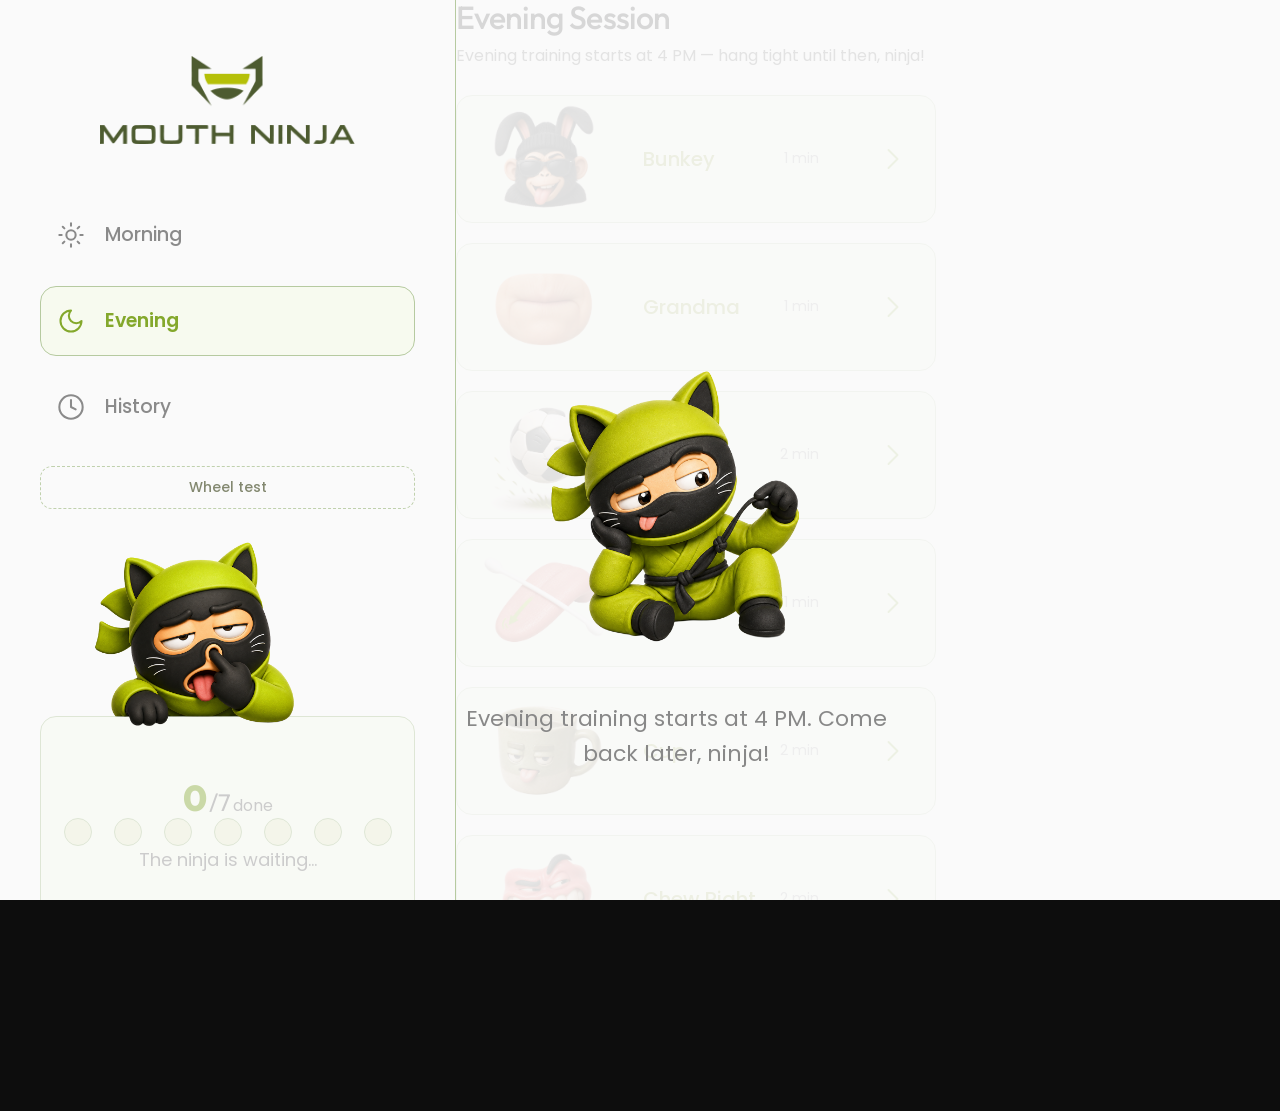
==== index.html @ 09722a16 "“fin-2”" ====
<!DOCTYPE html>
<html lang="en">
  <head>
    <meta charset="UTF-8" />
    <script>
      if ("serviceWorker" in navigator) {
        navigator.serviceWorker.getRegistrations().then(function (regs) {
          regs.forEach(function (reg) {
            reg.unregister();
          });
        });
      }
    </script>
    <meta http-equiv="Cache-Control" content="no-cache, no-store, must-revalidate" />
    <meta http-equiv="Pragma" content="no-cache" />
    <meta
      name="viewport"
      content="width=device-width, initial-scale=1, viewport-fit=cover, maximum-scale=1, user-scalable=no"
    />
    <meta name="apple-mobile-web-app-capable" content="yes" />
    <meta name="apple-mobile-web-app-status-bar-style" content="black-translucent" />
    <meta name="apple-mobile-web-app-title" content="Mouth Ninja" />
    <meta name="theme-color" content="#0d0d0d" />
    <meta name="color-scheme" content="dark" />
    <title>Mouth Ninja</title>
    <link rel="manifest" href="manifest.json" />
    <link rel="preconnect" href="https://fonts.googleapis.com" />
    <link rel="preconnect" href="https://fonts.gstatic.com" crossorigin />
    <link
      href="https://fonts.googleapis.com/css2?family=Outfit:wght@400;500;600;700;800;900&family=Poppins:wght@300;400;500;600;700&display=swap"
      rel="stylesheet"
    />
    <link rel="stylesheet" href="styles/main.css?v=36" />
    <link rel="icon" type="image/png" href="assets/icons/mn-favicon.png" />
    <link rel="shortcut icon" href="assets/icons/mn-favicon.png" />
    <link rel="apple-touch-icon" href="assets/icons/mn-favicon.png" />
  </head>
  <body>
    <div id="view-list" class="view view--active view--list" aria-hidden="false">
      <div class="list-shell">
        <aside class="sidebar" aria-label="Sessions">
          <div class="sidebar-top">
            <div class="sidebar-brand" id="sidebar-brand" role="button" tabindex="0" style="cursor:pointer">
              <img class="sidebar-logo" src="assets/images/logo-ninja.png" alt="" />
            </div>
            <nav class="sidebar-nav" aria-label="Sessions and history">
              <button type="button" class="nav-item active" id="btn-tab-morning">
                <svg xmlns="http://www.w3.org/2000/svg" width="28" height="28" viewBox="0 0 24 24" fill="none" aria-hidden="true">
                  <circle cx="12" cy="12" r="4" stroke="currentColor" stroke-width="1.75" />
                  <path d="M12 2v2M12 20v2M4.93 4.93l1.41 1.41M17.66 17.66l1.41 1.41M2 12h2M20 12h2M6.34 17.66l-1.41 1.41M19.07 4.93l-1.41 1.41" stroke="currentColor" stroke-width="1.75" stroke-linecap="round" stroke-linejoin="round" />
                </svg>
                <span>Morning</span>
              </button>
              <button type="button" class="nav-item" id="btn-tab-evening">
                <svg xmlns="http://www.w3.org/2000/svg" width="28" height="28" viewBox="0 0 24 24" fill="none" aria-hidden="true">
                  <path d="M12 3a6 6 0 0 0 9 9 9 9 0 1 1-9-9Z" stroke="currentColor" stroke-width="1.75" stroke-linecap="round" stroke-linejoin="round" />
                </svg>
                <span>Evening</span>
              </button>
              <button type="button" class="nav-item" id="btn-tab-history">
                <svg xmlns="http://www.w3.org/2000/svg" width="28" height="28" viewBox="0 0 24 24" fill="none" aria-hidden="true">
                  <circle cx="12" cy="12" r="10" stroke="currentColor" stroke-width="1.75" />
                  <path d="M12 6v6l4 2" stroke="currentColor" stroke-width="1.75" stroke-linecap="round" stroke-linejoin="round" />
                </svg>
                <span>History</span>
              </button>
              <button type="button" class="sidebar-test-spin" id="btn-test-spin-wheel" hidden>
                Wheel test
              </button>
            </nav>
          </div>
          <div class="sidebar-progress">
            <div class="sidebar-progress-stack" id="sidebar-progress-stack">
              <img
                class="sidebar-progress-cat"
                id="sidebar-progress-cat"
                src="assets/images/cat.png"
                alt=""
              />
              <section class="sidebar-progress-panel" id="sidebar-progress-panel" aria-label="Progress">
                <div id="sidebar-progress-main">
                  <div class="progress-counter" id="sidebar-progress-counter">
                    <span class="count-big" id="sidebar-count-big">0</span><span class="count-slash">/7</span><span class="count-suffix"> done</span>
                  </div>
                  <div id="sidebar-progress-dots" class="sidebar-progress-dots" role="presentation"></div>
                  <p id="sidebar-progress-motivation" class="sidebar-progress-motivation">Let's go!</p>
                </div>
                <div
                  id="sidebar-progress-history"
                  class="sidebar-progress-history"
                  hidden
                  aria-hidden="true"
                >
                  <p class="sidebar-progress-stat" id="sidebar-stat-total-sessions">Total sessions: 0</p>
                  <p class="sidebar-progress-stat" id="sidebar-stat-streak">Current streak: 0 days</p>
                  <p class="sidebar-progress-stat" id="sidebar-stat-prizes">Prizes won: 0</p>
                </div>
              </section>
            </div>
          </div>
        </aside>
        <main class="list-main-area">
          <div class="list-main">
            <header class="session-header">
              <h1 id="session-title" class="session-title">Morning Session</h1>
              <p id="session-tagline" class="session-subtitle">Morning session — plenty of time!</p>
            </header>
            <div id="panel-exercises" class="main-stack-panel">
              <div class="session-list-stack">
                <div id="exercise-list" class="exercise-list" role="list"></div>
                <div
                  id="session-state-overlay"
                  class="session-state-overlay"
                  hidden
                  aria-hidden="true"
                >
                  <div class="session-state-overlay__cluster">
                    <img
                      id="session-state-overlay-cat"
                      class="session-state-overlay__cat"
                      src=""
                      alt=""
                    />
                    <p id="session-state-overlay-msg" class="session-state-overlay__msg"></p>
                  </div>
                </div>
              </div>
            </div>
            <div id="panel-history" class="main-stack-panel" hidden>
              <div id="history-list" class="history-list" role="list"></div>
              <p id="history-empty" class="history-empty" hidden>No sessions yet. Get training, ninja!</p>
            </div>
          </div>
        </main>
      </div>
    </div>

    <!-- Full-screen overlays (list UX) -->
    <div id="overlay-late-morning" class="app-overlay app-overlay--light" aria-hidden="true" hidden>
      <div class="app-overlay__inner app-overlay__inner--cat">
        <img class="app-overlay__cat-img" src="assets/images/cat-sad.png" alt="" />
        <p class="app-overlay__message">
          Oh no! Morning training is over... The ninja cat is very disappointed. Don't miss it tomorrow!
        </p>
      </div>
    </div>

    <div id="overlay-session-congrats" class="app-overlay app-overlay--celebrate" aria-hidden="true" hidden>
      <div class="app-overlay__inner">
        <img class="app-overlay__cat-img app-overlay__cat-img--finish" src="assets/images/cat-finish.png" alt="" />
        <p class="boom-message app-overlay__boom-message">
          <span class="boom-word">BOOM!</span> <span class="boom-tail">All done!</span>
        </p>
        <button type="button" class="app-overlay__dismiss" id="btn-congrats-dismiss">Continue</button>
      </div>
    </div>

    <div id="overlay-spin-root" class="app-overlay app-overlay--spin" aria-hidden="true" hidden>
      <div id="spin-wheel-mount"></div>
    </div>

    <div
      id="overlay-back-confirm"
      class="back-confirm-overlay"
      hidden
      aria-hidden="true"
      role="presentation"
    >
      <div
        class="back-confirm-overlay__card"
        role="dialog"
        aria-modal="true"
        aria-labelledby="back-confirm-title"
      >
        <h2 id="back-confirm-title" class="back-confirm-overlay__title">Do you really want to stop?</h2>
        <div class="back-confirm-overlay__actions">
          <button type="button" class="back-confirm-overlay__btn back-confirm-overlay__btn--primary" id="btn-back-confirm-keep">
            Keep going
          </button>
          <button type="button" class="back-confirm-overlay__btn back-confirm-overlay__btn--secondary" id="btn-back-confirm-stop">
            Yes, stop
          </button>
        </div>
      </div>
    </div>

    <div id="overlay-exercise-done" class="exercise-done-overlay" hidden aria-hidden="true">
      <img id="exercise-done-gif" class="exercise-done-overlay__gif" src="" alt="" />
      <p id="exercise-done-msg" class="exercise-done-overlay__msg"></p>
      <p class="exercise-done-overlay__hint">Tap anywhere to continue</p>
    </div>

    <div id="view-exercise" class="view" aria-hidden="true">
      <div class="exercise-stage">
        <header class="exercise-header">
          <button type="button" class="btn-back" id="btn-back" aria-label="Back">
            <svg width="24" height="24" viewBox="0 0 24 24" fill="none" aria-hidden="true">
              <path
                d="M14 6L8 12l6 6"
                stroke="currentColor"
                stroke-width="2"
                stroke-linecap="round"
                stroke-linejoin="round"
              />
            </svg>
          </button>
          <h1 class="exercise-title" id="exercise-name">Cup</h1>
          <span class="exercise-step" id="exercise-step">2/7</span>
        </header>

        <main class="exercise-main">
          <div class="camera-shell">
          <div class="camera-card" id="camera-card">
            <canvas id="crop-canvas" class="crop-canvas"></canvas>
            <svg
              id="bracket-overlay"
              class="bracket-overlay"
              viewBox="0 0 100 100"
              preserveAspectRatio="none"
              aria-hidden="true"
            >
              <g id="bracket-group" class="bracket-group" data-hidden="true">
                <path id="bracket-tl" class="bracket-corner" />
                <path id="bracket-tr" class="bracket-corner" />
                <path id="bracket-bl" class="bracket-corner" />
                <path id="bracket-br" class="bracket-corner" />
              </g>
            </svg>
          </div>
          <p id="camera-error" class="camera-error" hidden></p>
          </div>

          <div class="progress-wrap">
            <div class="progress-track" id="progress-track">
              <div class="progress-fill" id="progress-fill"></div>
            </div>
          </div>

          <div class="timer" id="timer-display">02:00</div>
          <p class="status-msg" id="status-msg">Come back!</p>
        </main>
      </div>
    </div>

    <video id="camera-video" class="camera-video" playsinline muted></video>

    <!--
      vision_bundle.mjs is ESM only — no automatic global. This inline module uses a static import (Safari-friendly)
      then exposes window.MediaPipeTasksVision for camera.js (no import() there).
      Equivalent CDN URL (crossorigin applies to module fetch): vision_bundle.mjs on jsDelivr @ 0.10.14.
    -->
    <script type="module">
      import * as MediaPipeTasksVision from "https://cdn.jsdelivr.net/npm/@mediapipe/tasks-vision@0.10.14/vision_bundle.mjs";
      window.MediaPipeTasksVision = MediaPipeTasksVision;
    </script>
    <script type="module" src="js/camera.js?v=5"></script>
    <script type="module" src="js/app.js?v=45"></script>
  </body>
</html>
---- styles/main.css ----
:root {
  --font-display: "Outfit", system-ui, sans-serif;
  --font-body: "Poppins", system-ui, sans-serif;
  --color-primary: #84a82c;
  --color-text: #1a1a1a;
  --color-text-muted: #8a8a8a;
  --color-text-light: #b5b5b5;

  --bg: #0d0d0d;
  --card: #1a1a1a;
  --accent: var(--color-primary);
  --text-green: #6a9a22;
  --muted-green: #2a3318;
  --alert: #ff6262;
  --off-white: #f0f0f0;
  --muted-text: var(--color-text-muted);
  --progress-move: var(--color-primary);
  --placeholder: #3d3d3d;
  --header-btn-bg: #2a2a2a;
  --header-btn-icon: #c8c8c8;
  --exercise-title-green: #839920;
  --exercise-timer-lime: #c0cf4e;
  --radius-card: 28px;
  --radius-bar: 999px;
  --safe-top: env(safe-area-inset-top, 0px);
  --safe-bottom: env(safe-area-inset-bottom, 0px);
  --safe-left: env(safe-area-inset-left, 0px);
  --safe-right: env(safe-area-inset-right, 0px);
  --exercise-hpad-inline: calc(28px + max(var(--safe-left), var(--safe-right)));
  /** Matches legacy camera framing — same value as .camera-card width. */
  --camera-band-width: min(92vw, 140vh);
  --progress-track-width: 780px;
  --session-heading-muted: #504f51;
}

*,
*::before,
*::after {
  box-sizing: border-box;
}

html {
  margin: 0;
  padding: 0;
  width: 100%;
  height: 100%;
  overflow: hidden;
}

body {
  margin: 0;
  padding: 0;
  width: 100%;
  height: 100%;
  overflow: hidden;
  background: var(--bg);
  font-family: var(--font-body);
  font-weight: 400;
  color: var(--color-text);
  -webkit-tap-highlight-color: transparent;
  display: flex;
  flex-direction: column;
}

h1,
h2,
h3,
.display {
  font-family: var(--font-display);
}

#view-exercise {
  color: var(--off-white);
}

.view {
  flex: 1;
  min-height: 0;
  display: flex;
  flex-direction: column;
}

.view:not(.view--active) {
  display: none;
}

#view-exercise.view {
  align-items: center;
  padding-inline: var(--exercise-hpad-inline);
  box-sizing: border-box;
}

.exercise-stage {
  width: 100%;
  flex: 1;
  min-height: 0;
  display: flex;
  flex-direction: column;
  align-items: center;
}

.camera-video {
  position: fixed;
  width: 1px;
  height: 1px;
  opacity: 0;
  pointer-events: none;
}

.exercise-header {
  flex-shrink: 0;
  display: grid;
  grid-template-columns: auto 1fr auto;
  align-items: center;
  gap: 28px;
  width: var(--camera-band-width);
  max-width: 100%;
  padding: calc(48px + var(--safe-top)) 0 0;
  box-sizing: border-box;
}

.btn-back {
  width: 52px;
  height: 52px;
  border-radius: 50%;
  border: none;
  background: var(--header-btn-bg);
  color: var(--exercise-title-green);
  display: inline-flex;
  align-items: center;
  justify-content: center;
  cursor: pointer;
}

.btn-back:active {
  transform: scale(0.96);
}

.exercise-title {
  margin: 0;
  font-family: var(--font-display);
  font-size: 32px;
  font-weight: 400;
  letter-spacing: -0.02em;
  color: var(--exercise-title-green);
}

.exercise-step {
  font-family: var(--font-display);
  font-size: 32px;
  font-weight: 400;
  font-variant-numeric: tabular-nums;
  color: var(--exercise-title-green);
}

.exercise-main {
  flex: 1;
  min-height: 0;
  display: flex;
  flex-direction: column;
  align-items: center;
  width: 100%;
  padding: 24px 0 calc(20px + var(--safe-bottom));
  gap: 28px;
}

.camera-shell {
  flex: 1;
  min-height: 0;
  width: 100%;
  display: flex;
  flex-direction: column;
  justify-content: center;
  align-items: center;
}

.camera-card {
  position: relative;
  width: var(--camera-band-width);
  max-width: 100%;
  max-height: min(62vh, 56vw);
  margin: 0 auto;
  aspect-ratio: 16 / 9;
  border-radius: var(--radius-card);
  overflow: hidden;
  background: var(--placeholder);
  box-shadow: 0 16px 48px rgba(0, 0, 0, 0.55);
}

.crop-canvas {
  display: block;
  width: 100%;
  height: 100%;
  object-fit: cover;
}

.bracket-overlay {
  position: absolute;
  inset: 0;
  width: 100%;
  height: 100%;
  pointer-events: none;
}

.bracket-corner {
  fill: none;
  stroke: var(--accent);
  stroke-width: 1.2;
  stroke-linecap: round;
  opacity: 0.95;
}

.bracket-group[data-hidden="true"] {
  opacity: 0;
}

.camera-error {
  margin: 12px auto 0;
  max-width: 560px;
  text-align: center;
  color: var(--alert);
  font-size: 0.95rem;
}

.progress-wrap {
  flex-shrink: 0;
  width: var(--progress-track-width);
  max-width: 100%;
  margin-inline: auto;
  box-sizing: border-box;
}

.progress-track {
  width: 100%;
  height: 22px;
  border-radius: var(--radius-bar);
  background: var(--muted-green);
  overflow: hidden;
}

.progress-fill {
  height: 100%;
  width: 0%;
  border-radius: inherit;
  background: var(--progress-move);
  transition: width 0.12s linear, background-color 0.2s ease;
}

.progress-fill[data-state="still"] {
  background: var(--alert);
}

.progress-fill[data-state="idle"] {
  background: var(--muted-green);
}

.timer {
  flex-shrink: 0;
  margin-top: 4px;
  text-align: center;
  font-family: var(--font-display);
  font-size: 48px;
  font-weight: 700;
  font-variant-numeric: tabular-nums;
  letter-spacing: 0.06em;
  color: var(--exercise-timer-lime);
}

.timer.timer--shake {
  animation: timer-shake 0.42s ease-in-out;
}

@keyframes timer-shake {
  0%,
  100% {
    transform: translateX(0);
  }
  12.5% {
    transform: translateX(-7px);
  }
  25% {
    transform: translateX(7px);
  }
  37.5% {
    transform: translateX(-5px);
  }
  50% {
    transform: translateX(5px);
  }
  62.5% {
    transform: translateX(-4px);
  }
  75% {
    transform: translateX(4px);
  }
  87.5% {
    transform: translateX(-2px);
  }
}

.status-msg {
  flex-shrink: 0;
  margin: 0;
  text-align: center;
  font-family: var(--font-body);
  font-size: 20px;
  font-weight: 400;
  color: var(--exercise-title-green);
}

.status-msg[data-state="alert"] {
  color: var(--alert);
}

.status-msg[data-state="done"] {
  color: var(--exercise-title-green);
}

.list-shell {
  flex: 1;
  display: flex;
  flex-direction: row;
  min-height: 0;
  width: 100%;
  background: #fafafa;
  color: var(--color-text);
}

.sidebar {
  width: 456px;
  flex-shrink: 0;
  box-sizing: border-box;
  display: flex;
  flex-direction: column;
  justify-content: space-between;
  min-height: 0;
  border-right: 1px solid #b6caa0;
}

.sidebar-top {
  flex-shrink: 0;
}

.sidebar-brand {
  padding: calc(56px + var(--safe-top)) 40px 0;
  display: flex;
  flex-direction: column;
  align-items: center;
  justify-content: center;
}

.sidebar-logo {
  display: block;
  height: 88px;
  width: auto;
  max-width: 100%;
  object-fit: contain;
}

.sidebar-nav {
  display: flex;
  flex-direction: column;
  gap: 16px;
  margin-top: 56px;
  padding: 0 40px;
}

.sidebar-nav .nav-item,
button.nav-item {
  display: flex;
  align-items: center;
  gap: 20px;
  width: 100%;
  padding: 20px 16px;
  margin: 0;
  border-radius: 16px;
  border: 1px solid transparent;
  background: transparent;
  cursor: pointer;
  text-align: left;
  color: var(--color-text-muted);
  font-family: var(--font-body);
  font-size: 19px;
  font-weight: 500;
  line-height: 1.2;
  box-sizing: border-box;
  transition: background 0.2s ease, border-color 0.2s ease, color 0.2s ease;
}

.sidebar-nav .nav-item svg {
  flex-shrink: 0;
  width: 28px;
  height: 28px;
}

.sidebar-nav .nav-item svg circle,
.sidebar-nav .nav-item svg path {
  stroke: currentColor;
}

.nav-item:not(.sidebar-test-spin):focus-visible {
  outline: 2px solid var(--color-primary);
  outline-offset: 2px;
}

.sidebar-nav .nav-item.active {
  color: var(--color-primary);
  background: #f7faef;
  border-color: #b6caa0;
  font-weight: 600;
}

/** DEBUG: opens prize wheel — remove with MN_DEBUG_SESSION_TOGGLE */
.sidebar-test-spin {
  display: flex;
  align-items: center;
  justify-content: center;
  width: 100%;
  margin-top: 8px;
  padding: 10px 16px;
  box-sizing: border-box;
  border-radius: 12px;
  border: 1px dashed #b6caa0;
  background: transparent;
  font-family: var(--font-body);
  font-size: 14px;
  font-weight: 500;
  color: #6f7558;
  cursor: pointer;
  opacity: 0.85;
}

.sidebar-test-spin:hover {
  opacity: 1;
  background: rgba(247, 250, 239, 0.35);
}

.sidebar-progress {
  flex-shrink: 0;
  padding: 24px 40px calc(48px + var(--safe-bottom));
}

.sidebar-progress-stack {
  display: flex;
  flex-direction: column;
  align-items: center;
  width: 100%;
}

.sidebar-progress-cat {
  display: block;
  position: relative;
  z-index: 1;
  width: auto;
  max-width: 88%;
  height: auto;
  object-fit: contain;
  pointer-events: none;
  margin-bottom: -10px;
  transform: translateX(-16px);
}

.sidebar-progress-panel {
  width: 100%;
  box-sizing: border-box;
  min-height: 218px;
  padding: 32px 24px 28px;
  border-radius: 16px;
  border: 1px solid #b6caa0;
  background: #f7faef;
  display: flex;
  flex-direction: column;
  align-items: center;
  justify-content: center;
  text-align: center;
  gap: 24px;
}

/* Evening tab before 16:00 — dim counter/dots/text only (cat stays full opacity). */
.sidebar-progress-stack--evening-wait .sidebar-progress-panel {
  opacity: 0.4;
}

.progress-counter {
  margin: 0;
  display: inline-flex;
  align-items: baseline;
  flex-wrap: wrap;
  justify-content: center;
  gap: 0;
}

.count-big {
  font-family: var(--font-display);
  font-weight: 800;
  font-size: 36px;
  color: var(--color-primary);
  line-height: 1;
}

.count-slash {
  font-family: var(--font-display);
  font-weight: 400;
  font-size: 24px;
  line-height: 1;
  color: var(--color-text-muted);
  margin-left: 2px;
}

.count-suffix {
  font-family: var(--font-body);
  font-weight: 400;
  font-size: 16px;
  color: var(--color-text-muted);
  margin-left: 2px;
}

.sidebar-progress-dots {
  display: flex;
  flex-wrap: nowrap;
  align-items: center;
  justify-content: center;
  gap: clamp(12px, 2.8vw, 22px);
  width: 100%;
}

.sidebar-progress-dot {
  width: 28px;
  height: 28px;
  border-radius: 50%;
  box-sizing: border-box;
  background: #edf0d4;
  border: 1px solid #b6caa0;
  flex-shrink: 0;
}

.sidebar-progress-motivation {
  margin: 0;
  font-family: var(--font-body);
  font-size: 18px;
  font-weight: 400;
  color: var(--color-text-muted);
}

.sidebar-progress-main {
  display: flex;
  flex-direction: column;
  align-items: center;
  gap: 24px;
  width: 100%;
}

.sidebar-progress-history {
  display: flex;
  flex-direction: column;
  align-items: center;
  justify-content: center;
  gap: 16px;
  width: 100%;
}

.sidebar-progress-stat {
  margin: 0;
  font-family: var(--font-body);
  font-weight: 400;
  font-size: 16px;
  line-height: 1.35;
  color: var(--session-heading-muted);
  text-align: center;
}

.sidebar-progress-history[hidden],
.sidebar-progress-main[hidden] {
  display: none !important;
}
  flex: 1;
  min-width: 0;
  min-height: 0;
  display: flex;
  flex-direction: column;
}

.list-main {
  flex: 1;
  min-height: 0;
  display: flex;
  flex-direction: column;
  overflow-y: auto;
  padding: calc(56px + var(--safe-top)) calc(40px + var(--safe-right)) calc(24px + var(--safe-bottom))
    calc(40px + var(--safe-left));
  -webkit-overflow-scrolling: touch;
}

/* Exercises panel fills remaining column height so overlay centers in visible list region */
#panel-exercises {
  flex: 1 1 auto;
  min-height: 0;
  display: flex;
  flex-direction: column;
}

#panel-exercises .session-list-stack {
  position: relative;
  width: 100%;
  flex: 1 1 auto;
  min-height: min(520px, 62vh);
  display: flex;
  flex-direction: column;
}
#panel-exercises .exercise-list {
  flex: 1 1 auto;
  min-height: 0;
}

.session-header {
  margin: 0 0 28px;
  max-width: 880px;
  width: 100%;
  margin-inline: auto;
  flex-shrink: 0;
  text-align: left;
  box-sizing: border-box;
}

.session-title {
  margin: 0 0 10px;
  font-family: var(--font-display);
  font-weight: 500;
  font-size: 32px;
  line-height: 1.1;
  letter-spacing: -0.02em;
  color: var(--session-heading-muted);
}

.history-title.session-title {
  letter-spacing: -0.02em;
}

.session-subtitle {
  margin: 0;
  margin-top: 0;
  font-family: var(--font-body);
  font-weight: 400;
  font-size: 16px;
  line-height: 1.35;
  color: var(--color-text-muted);
}

.list-main > .session-header:has(+ #panel-exercises.main-stack-panel--session-gated) .session-title,
.list-main > .session-header:has(+ #panel-exercises.main-stack-panel--session-gated) .session-subtitle {
  opacity: 0.2;
}

.exercise-list {
  display: flex;
  flex-direction: column;
  gap: 20px;
  width: 100%;
  max-width: 880px;
  margin: 0 auto;
}

.session-state-overlay {
  position: absolute;
  inset: 0;
  z-index: 2;
  display: none;
  flex-direction: column;
  align-items: center;
  justify-content: center;
  gap: 0;
  padding: clamp(24px, 5vh, 40px) 24px;
  box-sizing: border-box;
  pointer-events: none;
}

.session-state-overlay__cluster {
  display: flex;
  flex-direction: column;
  align-items: center;
  justify-content: center;
  gap: 22px;
}

.main-stack-panel--session-gated .session-state-overlay__cluster {
  transform: translate(-20px, calc(-16% + 20px));
  gap: 28px;
}

.main-stack-panel--session-gated .session-state-overlay__cat {
  min-height: 234px;
  max-height: min(338px, 54vh);
}

.main-stack-panel--session-gated .session-state-overlay__msg {
  font-size: 22px;
  font-weight: 400;
  max-width: min(620px, 94vw);
  width: 100%;
}

.session-state-overlay:not([hidden]) {
  display: flex;
}

.session-state-overlay__cat {
  display: block;
  width: auto;
  min-height: 180px;
  max-height: min(260px, 42vh);
  height: auto;
  object-fit: contain;
}

.session-state-overlay__msg {
  margin: 0;
  max-width: 480px;
  font-family: var(--font-body);
  font-weight: 500;
  font-size: 18px;
  line-height: 1.6;
  color: #888888;
  text-align: center;
  white-space: pre-line;
}

.main-stack-panel {
  width: 100%;
  max-width: 880px;
  margin: 0 auto;
  display: flex;
  flex-direction: column;
  gap: 0;
}

#panel-exercises[hidden],
#panel-history[hidden] {
  display: none !important;
}

.main-stack-panel--session-gated .exercise-list .task-card--locked {
  opacity: 0.1;
  pointer-events: none;
}

.sidebar-nav .nav-item.nav-item--morning-missed {
  opacity: 0.52;
}

.sidebar-nav .nav-item.nav-item--morning-missed.active {
  opacity: 0.68;
  color: var(--color-text-muted);
  background: rgba(0, 0, 0, 0.04);
  border-color: #cfd2c9;
}

.history-list {
  display: flex;
  flex-direction: column;
  gap: 20px;
  width: 100%;
}

.history-card {
  display: flex;
  flex-direction: row;
  flex-wrap: wrap;
  align-items: center;
  justify-content: flex-start;
  gap: 0;
  width: 100%;
  box-sizing: border-box;
  min-height: 96px;
  padding: 20px 32px;
  border: 1px solid #b6caa0;
  border-radius: 16px;
  background: #f7faef;
}

.history-entry-date,
.history-card__date {
  flex-shrink: 0;
  font-family: var(--font-body);
  font-weight: 400;
  font-size: 16px;
  line-height: 1.35;
  color: var(--color-text-muted);
}

.history-entry-meta,
.history-card__sessions {
  display: flex;
  flex-direction: row;
  flex-wrap: wrap;
  align-items: center;
  justify-content: flex-start;
  gap: 12px 20px;
  flex: 1 1 auto;
  min-width: 0;
  margin-inline-start: 16px;
  font-family: var(--font-body);
  font-weight: 400;
  font-size: 16px;
  line-height: 1.35;
  color: var(--color-text-muted);
}

.history-card__period {
  white-space: nowrap;
  color: var(--color-text);
  font-size: inherit;
}

.history-card__tick {
  color: var(--color-primary);
}

.history-card__cross {
  color: #ff6262;
}

.history-entry-time,
.history-card__prize {
  flex-shrink: 0;
  margin-inline-start: auto;
  max-width: 46%;
  text-align: right;
  font-family: var(--font-body);
  font-size: 16px;
  font-weight: 400;
  line-height: 1.35;
  color: var(--color-primary);
}

.history-empty {
  text-align: center;
  padding: 56px 24px;
  font-family: var(--font-body);
  font-size: 17px;
  font-weight: 400;
  line-height: 1.4;
  color: var(--color-text-muted);
}

.task-card {
  display: flex;
  flex-direction: row;
  align-items: center;
  justify-content: space-between;
  gap: 24px;
  width: 100%;
  box-sizing: border-box;
  min-height: 128px;
  height: 128px;
  padding: 0 24px;
  border: 1px solid #b6caa0;
  border-radius: 16px;
  background: #f7faef;
  font: inherit;
  text-align: left;
  color: inherit;
  cursor: pointer;
  transition: transform 0.12s ease, background-color 0.15s ease;
}

.task-card:active {
  transform: scale(0.99);
}

.task-card:focus-visible {
  outline: 2px solid var(--color-primary);
  outline-offset: 2px;
}

.task-card__lead {
  flex: 1;
  display: flex;
  flex-direction: row;
  align-items: center;
  gap: 36px;
  min-width: 0;
}

.task-card__thumb {
  flex-shrink: 0;
  display: block;
  width: 126px;
  height: 126px;
  object-fit: contain;
}

/* DEBUG session checkbox — remove with MN_DEBUG_SESSION_TOGGLE in app.js before release */
.task-card__name-col {
  flex: 1;
  display: flex;
  flex-direction: row;
  align-items: center;
  gap: 10px;
  min-width: 0;
}

.task-card__debug {
  flex-shrink: 0;
  display: inline-flex;
  align-items: center;
  justify-content: center;
  margin: 0;
  padding: 6px;
  opacity: 0.38;
  cursor: pointer;
}

.task-card__debug:hover {
  opacity: 0.72;
}

.task-card__debug-input {
  width: 14px;
  height: 14px;
  margin: 0;
  accent-color: var(--color-primary);
  cursor: pointer;
}

.task-card .exercise-name,
.task-card .task-card__name {
  font-family: var(--font-body);
  font-weight: 500;
  font-size: 20px;
  color: var(--exercise-title-green);
  overflow: hidden;
  text-overflow: ellipsis;
  white-space: nowrap;
}

.exercise-duration,
.task-card__duration {
  font-family: var(--font-body);
  font-weight: 400;
  font-size: 14px;
  font-variant-numeric: tabular-nums;
  color: var(--color-text-muted);
}

.task-card__name-col .task-card__name {
  flex: 1;
  min-width: 0;
}

.task-card__trail {
  flex-shrink: 0;
  display: flex;
  flex-direction: row;
  align-items: center;
  gap: 56px;
}

.task-card__arrow {
  display: inline-flex;
  align-items: center;
  justify-content: center;
  flex-shrink: 0;
  color: var(--color-primary);
}

.task-card--completed {
  background: #f7f7f7;
  border-color: #dcdedb;
}

.task-card--completed .task-card__name,
.task-card--completed .exercise-name {
  color: #8f928e;
}

.task-card__check {
  display: inline-flex;
  align-items: center;
  justify-content: center;
  flex-shrink: 0;
}

.task-card__check-img {
  display: block;
  width: 36px;
  height: 36px;
  object-fit: contain;
}

.sidebar-progress-dot--filled {
  background: var(--color-primary);
  border-color: rgba(132, 168, 44, 0.45);
}

.app-overlay {
  position: fixed;
  inset: 0;
  z-index: 10040;
  display: flex;
  align-items: center;
  justify-content: center;
  padding: max(24px, var(--safe-top)) max(20px, var(--safe-right)) max(28px, var(--safe-bottom))
    max(20px, var(--safe-left));
  box-sizing: border-box;
  cursor: pointer;
}

.app-overlay[hidden],
.app-overlay[hidden=""] {
  display: none !important;
}

.app-overlay__inner {
  max-width: 420px;
  text-align: center;
  cursor: default;
}

.app-overlay__inner--cat .app-overlay__message {
  font-family: var(--font-body);
  font-size: 17px;
  font-weight: 500;
  line-height: 1.35;
  color: var(--color-text);
}

.app-overlay__cat-img {
  display: block;
  width: min(240px, 70vw);
  height: auto;
  margin: 0 auto 20px;
  object-fit: contain;
}

.app-overlay__cat-img--finish {
  width: min(280px, 72vw);
}

.boom-message {
  margin: 0 0 20px;
  font-family: var(--font-display);
  font-weight: 900;
  font-size: 22px;
  letter-spacing: -0.01em;
  color: var(--color-text);
  text-align: center;
}

.boom-word {
  color: var(--color-primary);
  font-weight: 900;
  font-size: 26px;
  letter-spacing: -0.02em;
}

.exercise-done-overlay {
  position: fixed;
  inset: 0;
  z-index: 9999;
  background: #0d0d0d;
  display: flex;
  flex-direction: column;
  align-items: center;
  justify-content: center;
  gap: 24px;
  padding: 24px;
  box-sizing: border-box;
  cursor: pointer;
  -webkit-tap-highlight-color: transparent;
}

.exercise-done-overlay[hidden] {
  display: none !important;
}

.exercise-done-overlay__gif {
  display: block;
  max-height: 60vh;
  max-width: 80vw;
  width: auto;
  height: auto;
  object-fit: contain;
  border-radius: 16px;
}

.exercise-done-overlay__msg {
  margin: 0;
  font-family: var(--font-display);
  font-weight: 500;
  font-size: 28px;
  color: #C0CF4E;
  text-align: center;
}

.exercise-done-overlay__hint {
  margin: 0;
  font-family: var(--font-body);
  font-weight: 400;
  font-size: 16px;
  color: #555555;
  text-align: center;
}

.boom-tail {
  font-weight: 700;
}

.app-overlay__dismiss {
  margin-top: 8px;
  padding: 14px 32px;
  border-radius: 999px;
  border: none;
  background: var(--color-primary);
  color: #fff;
  font-family: var(--font-body);
  font-size: 16px;
  font-weight: 600;
  text-transform: uppercase;
  letter-spacing: 0.06em;
  cursor: pointer;
}

.app-overlay--light {
  background: rgba(250, 250, 250, 0.97);
}

.app-overlay--celebrate {
  background: rgba(250, 250, 250, 0.97);
}

.app-overlay--spin {
  cursor: auto;
  background: #0d0d0d;
  display: flex;
  flex-direction: column;
  align-items: stretch;
  justify-content: flex-start;
  min-height: 100dvh;
  min-height: 100vh;
  padding: max(8px, env(safe-area-inset-top)) 0 max(8px, env(safe-area-inset-bottom)) 0;
  box-sizing: border-box;
  overflow-x: hidden;
  overflow-y: auto;
}

#overlay-spin-root.app-overlay--spin {
  align-items: stretch;
  justify-content: flex-start;
}

#overlay-spin-root {
  overflow-x: hidden;
  overflow-y: auto;
}

#spin-wheel-mount {
  width: 100%;
  max-width: none;
  height: min(100dvh, 100vh);
  max-height: min(100dvh, 100vh);
  margin-inline: 0;
  padding: 6px max(40px, calc(12px + env(safe-area-inset-right))) max(12px, env(safe-area-inset-bottom))
    max(40px, calc(12px + env(safe-area-inset-left)));
  box-sizing: border-box;
  overflow-x: hidden;
  overflow-y: auto;
  display: flex;
  flex-direction: column;
  align-items: stretch;
  justify-content: flex-start;
  min-height: 0;
}

.spin-wheel-root {
  width: 100%;
  min-height: min-content;
  flex: 1 1 auto;
  overflow: visible;
  display: flex;
  justify-content: flex-start;
  align-items: stretch;
}

.spin-wheel__viewport {
  flex: 0 1 auto;
  width: 100%;
  min-height: 0;
  overflow: visible;
  display: flex;
  flex-direction: column;
  align-items: stretch;
  justify-content: flex-start;
}

.spin-wheel__top-bar {
  flex-shrink: 0;
  width: 100%;
  display: flex;
  justify-content: flex-start;
  align-items: flex-start;
  padding: 0 0 10px;
  box-sizing: border-box;
}

.spin-wheel__back-btn {
  flex-shrink: 0;
  margin-inline: 0;
}

.spin-wheel {
  flex: 0 1 auto;
  display: flex;
  flex-direction: column;
  align-items: stretch;
  gap: 0;
  width: 100%;
  padding: 0;
  box-sizing: border-box;
  overflow: visible;
}

/* Max rendered wheel height +20% vs prior 55vh (now 66vh) */
.spin-wheel__wheel-zone {
  flex: 0 0 auto;
  width: 100%;
  display: flex;
  align-items: center;
  justify-content: center;
  box-sizing: border-box;
  padding: 0 8px 0;
  overflow: visible;
}

.spin-wheel__disk-stack {
  position: relative;
  flex-shrink: 0;
  width: min(92vw, calc(66vh * 460 / 480));
  max-width: min(92vw, calc(66vh * 460 / 480));
  max-height: 66vh;
  aspect-ratio: 460 / 480;
  height: auto;
  overflow: visible;
}

.spin-wheel__disk-stack svg,
.spin-wheel__svg {
  display: block;
  width: 100%;
  height: auto;
  overflow: visible;
  transform-origin: center center;
}

.spin-wheel__rotator {
  transform-box: view-box;
}

.spin-wheel__pointer-svg {
  vector-effect: non-scaling-stroke;
}

/* ~40px to rim visually: pull controls up without layout collapse / clipping (paint-only). Stacking above disk for taps. */
.spin-wheel__controls {
  flex: 0 0 auto;
  display: flex;
  flex-direction: column;
  align-items: center;
  justify-content: flex-start;
  position: relative;
  z-index: 3;
  margin-top: 40px;
  transform: translateY(clamp(-68px, -10vw, -44px));
  padding: 0 14px max(12px, env(safe-area-inset-bottom));
  box-sizing: border-box;
  gap: 0;
  pointer-events: auto;
}

svg .wheel-segment-label {
  font-family: var(--font-display);
  font-weight: 600;
  font-size: clamp(11px, 2.85vw, 13px);
}

.spin-wheel__spin-btn {
  flex-shrink: 0;
  display: inline-flex;
  align-items: center;
  justify-content: center;
  box-sizing: border-box;
  min-width: 200px;
  min-height: 52px;
  height: 52px;
  margin-top: 0;
  padding: 0 24px;
  border-radius: 999px;
  border: 2px solid var(--color-primary);
  background: #1a2210;
  color: #e8f4c4;
  font-family: var(--font-display);
  font-size: 15px;
  font-weight: 600;
  letter-spacing: 0.04em;
  cursor: pointer;
}

.spin-wheel__spin-btn--gone {
  display: none !important;
}

.spin-wheel__spin-btn:disabled {
  opacity: 0.45;
  cursor: not-allowed;
}

.spin-wheel__result {
  margin-top: 0;
  width: 100%;
  max-width: min(28rem, 92vw);
  text-align: center;
  display: flex;
  flex-direction: column;
  align-items: center;
  gap: 40px;
}

.spin-wheel__result--hidden {
  display: none;
}

.spin-wheel__prize.prize-reveal {
  margin: 0;
  font-family: var(--font-display);
  font-weight: 500;
  font-size: clamp(1.5rem, 5.5vw, 42px);
  line-height: 1.1;
  letter-spacing: -0.02em;
  color: #ffffff;
  margin-inline: auto;
  animation: prizeReveal 0.5s ease-out;
}

@keyframes prizeReveal {
  from {
    opacity: 0;
    transform: scale(0.85);
  }
  to {
    opacity: 1;
    transform: scale(1);
  }
}

.spin-wheel__claim.save-prize-button {
  display: inline-flex;
  align-items: center;
  justify-content: center;
  box-sizing: border-box;
  min-width: 200px;
  min-height: 52px;
  height: 52px;
  padding: 0 24px;
  border-radius: 999px;
  border: none;
  background: var(--color-primary);
  color: #fff;
  font-family: var(--font-display);
  font-weight: 600;
  font-size: 15px;
  letter-spacing: 0.04em;
  text-transform: uppercase;
  cursor: pointer;
}

/* Back navigation confirmation — exercise camera & spin wheel */
.back-confirm-overlay {
  position: fixed;
  inset: 0;
  z-index: 10100;
  display: flex;
  align-items: center;
  justify-content: center;
  padding: max(24px, var(--safe-top)) max(20px, var(--safe-right)) max(28px, var(--safe-bottom))
    max(20px, var(--safe-left));
  box-sizing: border-box;
  background: rgba(13, 13, 13, 0.8);
  -webkit-tap-highlight-color: transparent;
}

.back-confirm-overlay[hidden],
.back-confirm-overlay[hidden=""] {
  display: none !important;
}

.back-confirm-overlay__card {
  width: min(100%, 400px);
  box-sizing: border-box;
  padding: 32px;
  border-radius: 16px;
  background: #1a1a1a;
  cursor: default;
}

.back-confirm-overlay__title {
  margin: 0 0 28px;
  font-family: var(--font-display);
  font-size: 32px;
  font-weight: 500;
  line-height: 1.2;
  color: #f0f0f0;
  text-align: center;
}

.back-confirm-overlay__actions {
  display: flex;
  flex-direction: column;
  gap: 24px;
  align-items: stretch;
}

.back-confirm-overlay__btn {
  display: inline-flex;
  align-items: center;
  justify-content: center;
  box-sizing: border-box;
  width: 100%;
  min-height: 52px;
  padding: 14px 24px;
  border-radius: 999px;
  font-family: var(--font-display);
  font-size: 16px;
  font-weight: 600;
  cursor: pointer;
  border: none;
}

.back-confirm-overlay__btn--primary {
  background: var(--color-primary);
  color: #fff;
}

.back-confirm-overlay__btn--secondary {
  background: transparent;
  color: #f0f0f0;
  border: 2px solid rgba(240, 240, 240, 0.35);
}

.back-confirm-overlay__btn:active {
  opacity: 0.92;
}
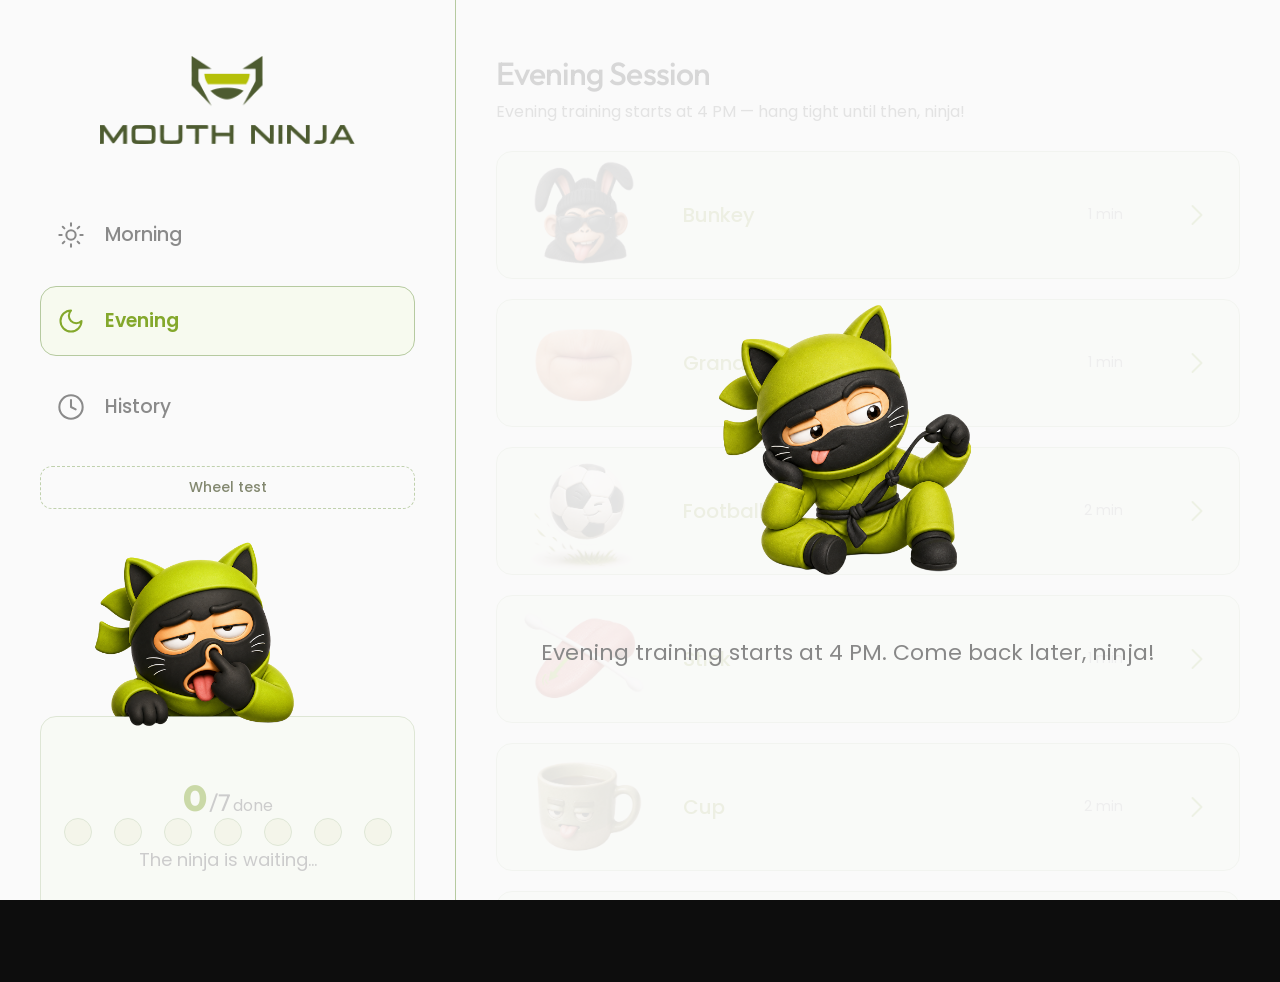
==== commit 88d4ac56: "“fin-2”" ====
--- a/index.html
+++ b/index.html
@@ -30,7 +30,7 @@
       href="https://fonts.googleapis.com/css2?family=Outfit:wght@400;500;600;700;800;900&family=Poppins:wght@300;400;500;600;700&display=swap"
       rel="stylesheet"
     />
-    <link rel="stylesheet" href="styles/main.css?v=36" />
+    <link rel="stylesheet" href="styles/main.css?v=37" />
     <link rel="icon" type="image/png" href="assets/icons/mn-favicon.png" />
     <link rel="shortcut icon" href="assets/icons/mn-favicon.png" />
     <link rel="apple-touch-icon" href="assets/icons/mn-favicon.png" />
@@ -91,9 +91,19 @@
                   hidden
                   aria-hidden="true"
                 >
-                  <p class="sidebar-progress-stat" id="sidebar-stat-total-sessions">Total sessions: 0</p>
-                  <p class="sidebar-progress-stat" id="sidebar-stat-streak">Current streak: 0 days</p>
-                  <p class="sidebar-progress-stat" id="sidebar-stat-prizes">Prizes won: 0</p>
+                  <p class="sidebar-progress-stat">
+                    <span class="sidebar-progress-stat__label">Total sessions:</span>
+                    <span class="sidebar-progress-stat__num" id="sidebar-stat-total-sessions-num">0</span>
+                  </p>
+                  <p class="sidebar-progress-stat">
+                    <span class="sidebar-progress-stat__label">Current streak:</span>
+                    <span class="sidebar-progress-stat__num" id="sidebar-stat-streak-num">0</span>
+                    <span class="sidebar-progress-stat__label">days</span>
+                  </p>
+                  <p class="sidebar-progress-stat">
+                    <span class="sidebar-progress-stat__label">Prizes won:</span>
+                    <span class="sidebar-progress-stat__num" id="sidebar-stat-prizes-num">0</span>
+                  </p>
                 </div>
               </section>
             </div>
@@ -254,6 +264,6 @@
       window.MediaPipeTasksVision = MediaPipeTasksVision;
     </script>
     <script type="module" src="js/camera.js?v=5"></script>
-    <script type="module" src="js/app.js?v=45"></script>
+    <script type="module" src="js/app.js?v=46"></script>
   </body>
 </html>
--- a/styles/main.css
+++ b/styles/main.css
@@ -555,24 +555,40 @@
   flex-direction: column;
   align-items: center;
   justify-content: center;
-  gap: 16px;
+  gap: 20px;
   width: 100%;
 }
 
 .sidebar-progress-stat {
   margin: 0;
-  font-family: var(--font-body);
-  font-weight: 400;
-  font-size: 16px;
+  display: flex;
+  flex-wrap: wrap;
+  align-items: baseline;
+  justify-content: center;
+  gap: 6px 8px;
+  font-family: var(--font-body);
+  font-weight: 500;
+  font-size: 19px;
   line-height: 1.35;
   color: var(--session-heading-muted);
   text-align: center;
 }
 
+.sidebar-progress-stat__num {
+  font-family: var(--font-display);
+  font-weight: 800;
+  font-size: 28px;
+  line-height: 1.1;
+  font-variant-numeric: tabular-nums;
+  color: #839920;
+}
+
 .sidebar-progress-history[hidden],
 .sidebar-progress-main[hidden] {
   display: none !important;
 }
+
+.list-main-area {
   flex: 1;
   min-width: 0;
   min-height: 0;
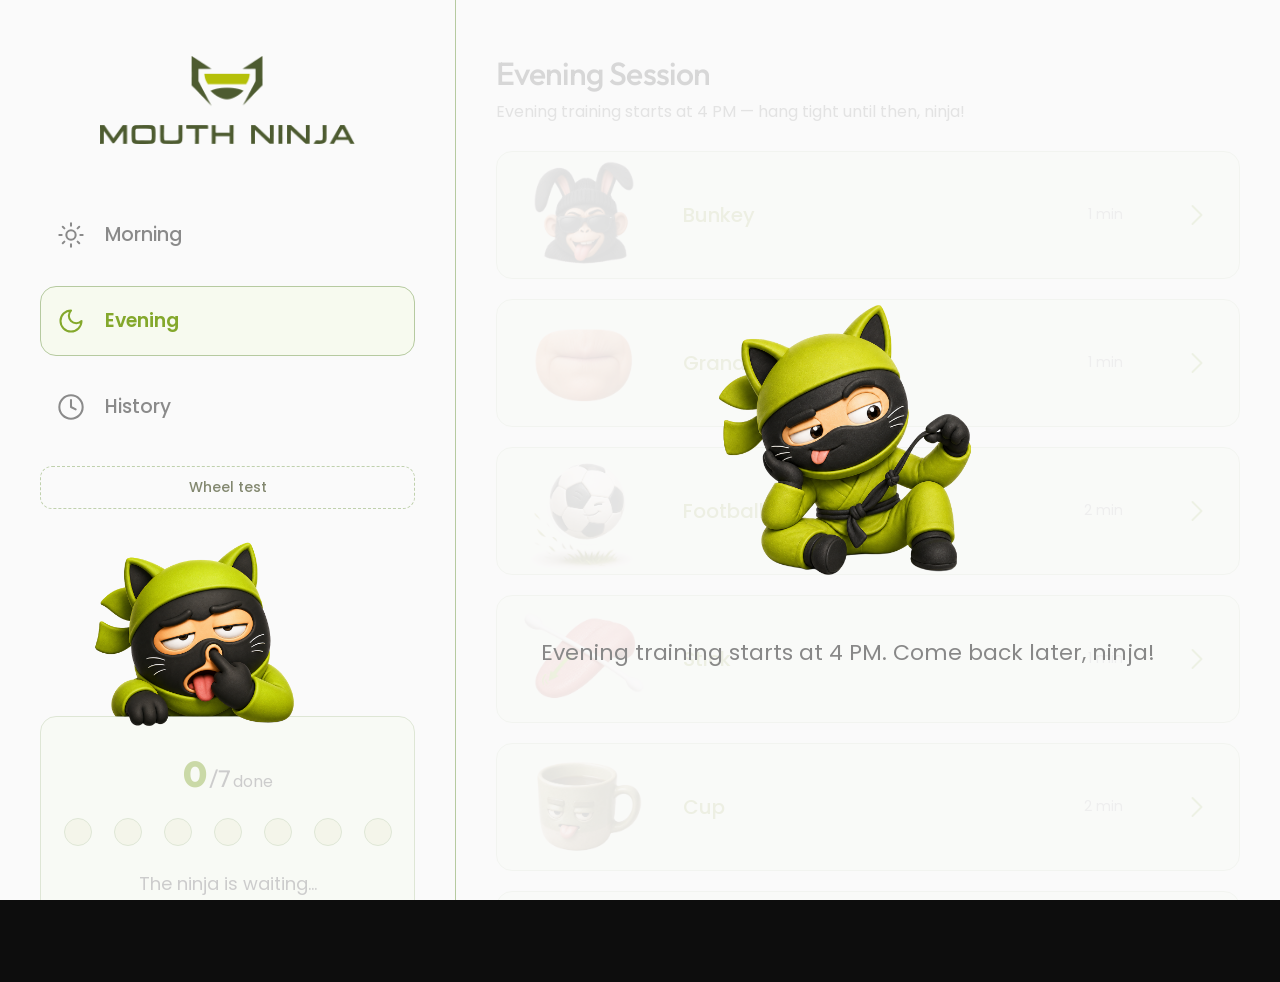
==== commit 1bf91301: "“fin-2”" ====
--- a/index.html
+++ b/index.html
@@ -30,7 +30,7 @@
       href="https://fonts.googleapis.com/css2?family=Outfit:wght@400;500;600;700;800;900&family=Poppins:wght@300;400;500;600;700&display=swap"
       rel="stylesheet"
     />
-    <link rel="stylesheet" href="styles/main.css?v=37" />
+    <link rel="stylesheet" href="styles/main.css?v=40" />
     <link rel="icon" type="image/png" href="assets/icons/mn-favicon.png" />
     <link rel="shortcut icon" href="assets/icons/mn-favicon.png" />
     <link rel="apple-touch-icon" href="assets/icons/mn-favicon.png" />
@@ -78,13 +78,11 @@
                 alt=""
               />
               <section class="sidebar-progress-panel" id="sidebar-progress-panel" aria-label="Progress">
-                <div id="sidebar-progress-main">
-                  <div class="progress-counter" id="sidebar-progress-counter">
-                    <span class="count-big" id="sidebar-count-big">0</span><span class="count-slash">/7</span><span class="count-suffix"> done</span>
-                  </div>
-                  <div id="sidebar-progress-dots" class="sidebar-progress-dots" role="presentation"></div>
-                  <p id="sidebar-progress-motivation" class="sidebar-progress-motivation">Let's go!</p>
+                <div class="progress-counter" id="sidebar-progress-counter">
+                  <span class="count-big" id="sidebar-count-big">0</span><span class="count-slash">/7</span><span class="count-suffix"> done</span>
                 </div>
+                <div id="sidebar-progress-dots" class="sidebar-progress-dots" role="presentation"></div>
+                <p id="sidebar-progress-motivation" class="sidebar-progress-motivation">Let's go!</p>
                 <div
                   id="sidebar-progress-history"
                   class="sidebar-progress-history"
@@ -264,6 +262,6 @@
       window.MediaPipeTasksVision = MediaPipeTasksVision;
     </script>
     <script type="module" src="js/camera.js?v=5"></script>
-    <script type="module" src="js/app.js?v=46"></script>
+    <script type="module" src="js/app.js?v=47"></script>
   </body>
 </html>
--- a/styles/main.css
+++ b/styles/main.css
@@ -542,14 +542,6 @@
   color: var(--color-text-muted);
 }
 
-.sidebar-progress-main {
-  display: flex;
-  flex-direction: column;
-  align-items: center;
-  gap: 24px;
-  width: 100%;
-}
-
 .sidebar-progress-history {
   display: flex;
   flex-direction: column;
@@ -577,14 +569,13 @@
 .sidebar-progress-stat__num {
   font-family: var(--font-display);
   font-weight: 800;
-  font-size: 28px;
+  font-size: 24px;
   line-height: 1.1;
   font-variant-numeric: tabular-nums;
   color: #839920;
 }
 
-.sidebar-progress-history[hidden],
-.sidebar-progress-main[hidden] {
+.sidebar-progress-history[hidden] {
   display: none !important;
 }
 
@@ -823,7 +814,7 @@
 
 .history-card__period {
   white-space: nowrap;
-  color: var(--color-text);
+  color: var(--session-heading-muted);
   font-size: inherit;
 }
 
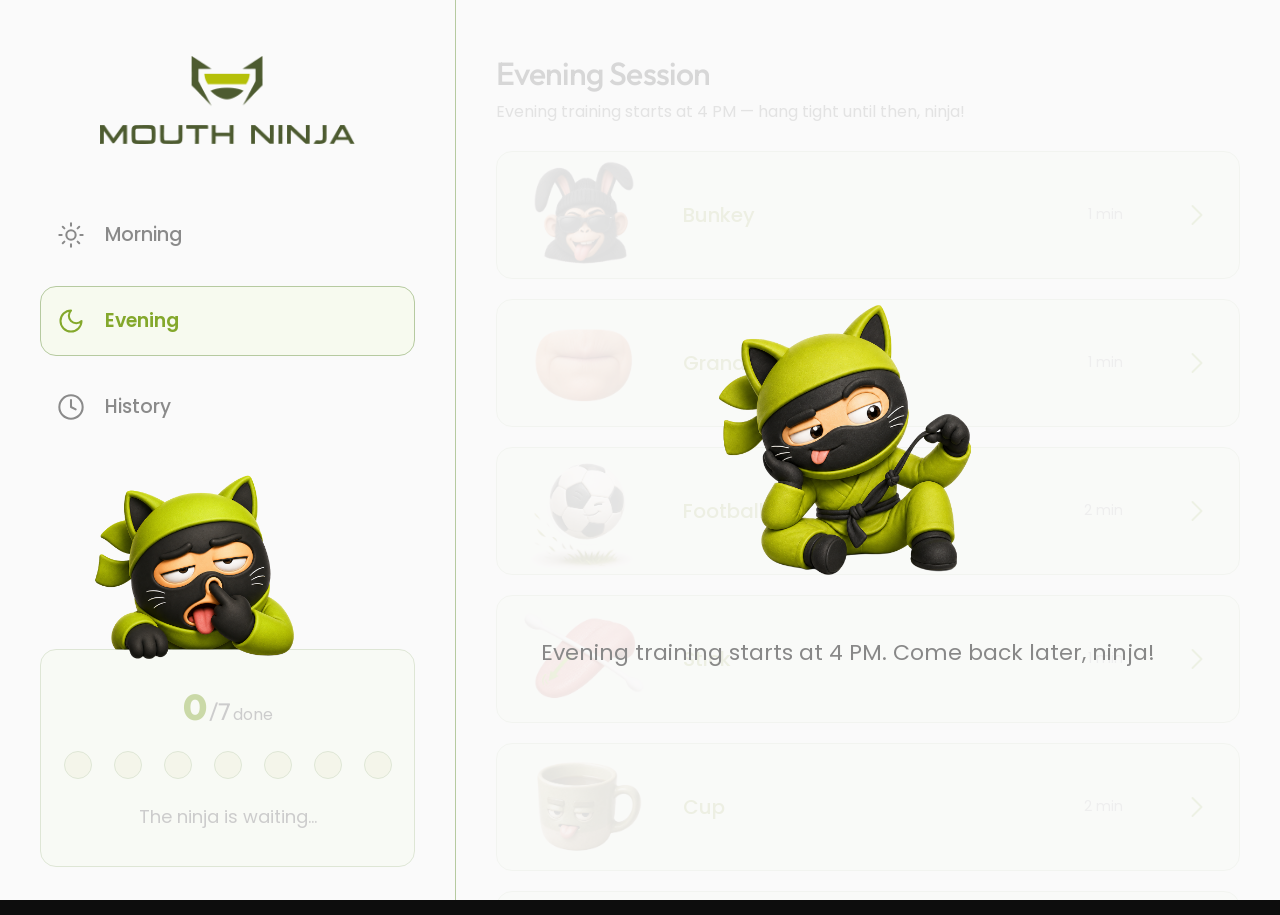
==== commit be0ce48f: "“final”" ====
--- a/index.html
+++ b/index.html
@@ -30,7 +30,7 @@
       href="https://fonts.googleapis.com/css2?family=Outfit:wght@400;500;600;700;800;900&family=Poppins:wght@300;400;500;600;700&display=swap"
       rel="stylesheet"
     />
-    <link rel="stylesheet" href="styles/main.css?v=40" />
+    <link rel="stylesheet" href="styles/main.css?v=42" />
     <link rel="icon" type="image/png" href="assets/icons/mn-favicon.png" />
     <link rel="shortcut icon" href="assets/icons/mn-favicon.png" />
     <link rel="apple-touch-icon" href="assets/icons/mn-favicon.png" />
@@ -64,9 +64,6 @@
                 </svg>
                 <span>History</span>
               </button>
-              <button type="button" class="sidebar-test-spin" id="btn-test-spin-wheel" hidden>
-                Wheel test
-              </button>
             </nav>
           </div>
           <div class="sidebar-progress">
@@ -89,19 +86,21 @@
                   hidden
                   aria-hidden="true"
                 >
-                  <p class="sidebar-progress-stat">
-                    <span class="sidebar-progress-stat__label">Total sessions:</span>
-                    <span class="sidebar-progress-stat__num" id="sidebar-stat-total-sessions-num">0</span>
-                  </p>
-                  <p class="sidebar-progress-stat">
-                    <span class="sidebar-progress-stat__label">Current streak:</span>
-                    <span class="sidebar-progress-stat__num" id="sidebar-stat-streak-num">0</span>
-                    <span class="sidebar-progress-stat__label">days</span>
-                  </p>
-                  <p class="sidebar-progress-stat">
-                    <span class="sidebar-progress-stat__label">Prizes won:</span>
-                    <span class="sidebar-progress-stat__num" id="sidebar-stat-prizes-num">0</span>
-                  </p>
+                  <div class="sidebar-progress-history__inner">
+                    <p class="sidebar-progress-stat">
+                      <span class="sidebar-progress-stat__label">Total sessions:</span>
+                      <span class="sidebar-progress-stat__num" id="sidebar-stat-total-sessions-num">0</span>
+                    </p>
+                    <p class="sidebar-progress-stat">
+                      <span class="sidebar-progress-stat__label">Current streak:</span>
+                      <span class="sidebar-progress-stat__num" id="sidebar-stat-streak-num">0</span>
+                      <span class="sidebar-progress-stat__suffix">days</span>
+                    </p>
+                    <p class="sidebar-progress-stat">
+                      <span class="sidebar-progress-stat__label">Prizes won:</span>
+                      <span class="sidebar-progress-stat__num" id="sidebar-stat-prizes-num">0</span>
+                    </p>
+                  </div>
                 </div>
               </section>
             </div>
@@ -261,7 +260,7 @@
       import * as MediaPipeTasksVision from "https://cdn.jsdelivr.net/npm/@mediapipe/tasks-vision@0.10.14/vision_bundle.mjs";
       window.MediaPipeTasksVision = MediaPipeTasksVision;
     </script>
-    <script type="module" src="js/camera.js?v=5"></script>
-    <script type="module" src="js/app.js?v=47"></script>
+    <script type="module" src="js/camera.js?v=7"></script>
+    <script type="module" src="js/app.js?v=48"></script>
   </body>
 </html>
--- a/styles/main.css
+++ b/styles/main.css
@@ -398,7 +398,7 @@
   stroke: currentColor;
 }
 
-.nav-item:not(.sidebar-test-spin):focus-visible {
+.nav-item:focus-visible {
   outline: 2px solid var(--color-primary);
   outline-offset: 2px;
 }
@@ -408,31 +408,6 @@
   background: #f7faef;
   border-color: #b6caa0;
   font-weight: 600;
-}
-
-/** DEBUG: opens prize wheel — remove with MN_DEBUG_SESSION_TOGGLE */
-.sidebar-test-spin {
-  display: flex;
-  align-items: center;
-  justify-content: center;
-  width: 100%;
-  margin-top: 8px;
-  padding: 10px 16px;
-  box-sizing: border-box;
-  border-radius: 12px;
-  border: 1px dashed #b6caa0;
-  background: transparent;
-  font-family: var(--font-body);
-  font-size: 14px;
-  font-weight: 500;
-  color: #6f7558;
-  cursor: pointer;
-  opacity: 0.85;
-}
-
-.sidebar-test-spin:hover {
-  opacity: 1;
-  background: rgba(247, 250, 239, 0.35);
 }
 
 .sidebar-progress {
@@ -542,12 +517,30 @@
   color: var(--color-text-muted);
 }
 
+/* History tab: no X/7 row, no dots, no motivation — stats only */
+.sidebar-progress-panel--history .progress-counter,
+.sidebar-progress-panel--history .sidebar-progress-dots,
+.sidebar-progress-panel--history .sidebar-progress-motivation {
+  display: none !important;
+}
+
 .sidebar-progress-history {
   display: flex;
   flex-direction: column;
   align-items: center;
   justify-content: center;
-  gap: 20px;
+  width: 100%;
+  flex: 1 1 auto;
+  min-height: 0;
+  box-sizing: border-box;
+}
+
+.sidebar-progress-history__inner {
+  display: flex;
+  flex-direction: column;
+  align-items: center;
+  justify-content: center;
+  gap: 28px;
   width: 100%;
 }
 
@@ -557,22 +550,34 @@
   flex-wrap: wrap;
   align-items: baseline;
   justify-content: center;
-  gap: 6px 8px;
+  gap: 6px 10px;
   font-family: var(--font-body);
   font-weight: 500;
-  font-size: 19px;
-  line-height: 1.35;
+  font-size: 18px;
+  line-height: 1.4;
   color: var(--session-heading-muted);
   text-align: center;
 }
 
+.sidebar-progress-stat__label {
+  color: var(--session-heading-muted);
+}
+
 .sidebar-progress-stat__num {
   font-family: var(--font-display);
   font-weight: 800;
   font-size: 24px;
-  line-height: 1.1;
+  line-height: 1.15;
   font-variant-numeric: tabular-nums;
   color: #839920;
+}
+
+.sidebar-progress-stat__suffix {
+  font-family: var(--font-body);
+  font-weight: 500;
+  font-size: 18px;
+  line-height: 1.4;
+  color: var(--session-heading-muted);
 }
 
 .sidebar-progress-history[hidden] {
